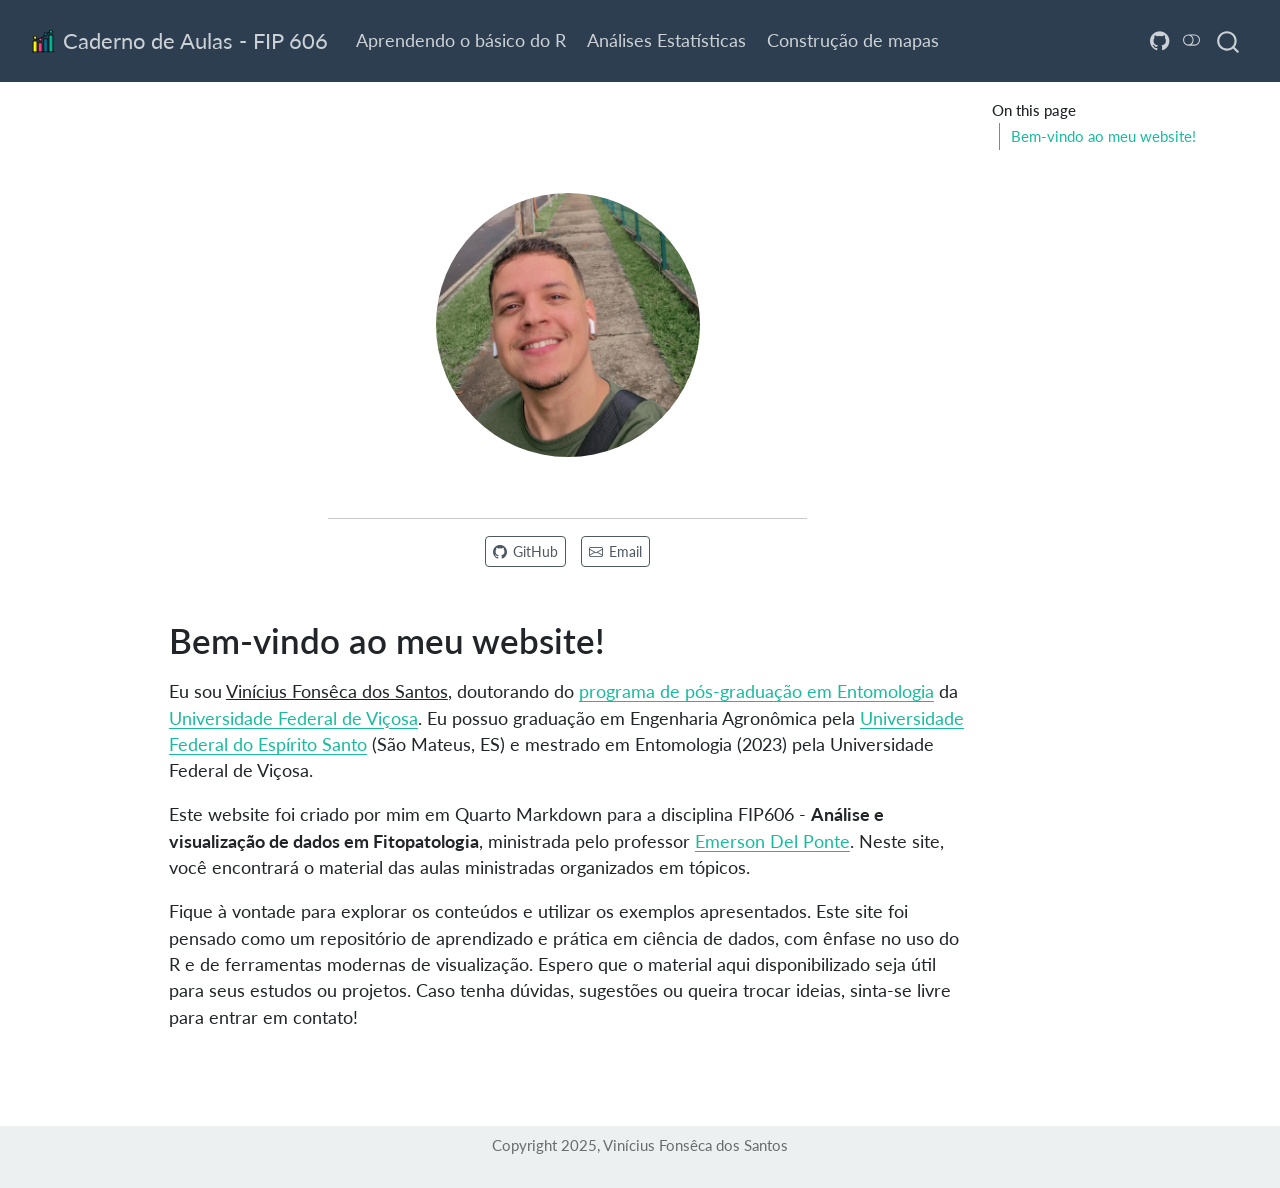
==== docs/index.html @ a4f889d1 "Primeiro render" ====
<!DOCTYPE html>
<html xmlns="http://www.w3.org/1999/xhtml" lang="en" xml:lang="en"><head>

<meta charset="utf-8">
<meta name="generator" content="quarto-1.9.38">

<meta name="viewport" content="width=device-width, initial-scale=1.0, user-scalable=yes">


<title>Caderno de Aulas - FIP 606</title>
<style>
/* Default styles provided by pandoc.
** See https://pandoc.org/MANUAL.html#variables-for-html for config info.
*/
code{white-space: pre-wrap;}
span.smallcaps{font-variant: small-caps;}
div.columns{display: flex; gap: min(4vw, 1.5em);}
div.column{flex: auto; overflow-x: auto;}
div.hanging-indent{margin-left: 1.5em; text-indent: -1.5em;}
ul.task-list{list-style: none;}
ul.task-list li input[type="checkbox"] {
  width: 0.8em;
  margin: 0 0.8em 0.2em -1em; /* quarto-specific, see https://github.com/quarto-dev/quarto-cli/issues/4556 */ 
  vertical-align: middle;
}
</style>


<script src="site_libs/quarto-nav/quarto-nav.js"></script>
<script src="site_libs/clipboard/clipboard.min.js"></script>
<script src="site_libs/quarto-search/autocomplete.umd.js"></script>
<script src="site_libs/quarto-search/fuse.min.js"></script>
<script src="site_libs/quarto-search/quarto-search.js"></script>
<meta name="quarto:offset" content="./">
<link href="./img/estatistica.png" rel="icon" type="image/png">
<script src="site_libs/quarto-html/quarto.js" type="module"></script>
<script src="site_libs/quarto-html/tabsets/tabsets.js" type="module"></script>
<script src="site_libs/quarto-html/popper.min.js"></script>
<script src="site_libs/quarto-html/tippy.umd.min.js"></script>
<link href="site_libs/quarto-html/tippy.css" rel="stylesheet">
<link href="site_libs/quarto-html/quarto-syntax-highlighting-15634bcf2e68342d4ad2dfa704d543f6.css" rel="stylesheet" class="quarto-color-scheme" id="quarto-text-highlighting-styles">
<link href="site_libs/quarto-html/quarto-syntax-highlighting-dark-0a6b7249c26820e032cb0bd839ff02b1.css" rel="stylesheet" class="quarto-color-scheme quarto-color-alternate" id="quarto-text-highlighting-styles">
<link href="site_libs/quarto-html/quarto-syntax-highlighting-15634bcf2e68342d4ad2dfa704d543f6.css" rel="stylesheet" class="quarto-color-scheme-extra" id="quarto-text-highlighting-styles">
<script src="site_libs/bootstrap/bootstrap.min.js"></script>
<link href="site_libs/bootstrap/bootstrap-icons.css" rel="stylesheet">
<link href="site_libs/bootstrap/bootstrap-6b90fa0411cf8392c62e17356cd7e431.min.css" rel="stylesheet" append-hash="true" class="quarto-color-scheme" id="quarto-bootstrap" data-mode="light">
<link href="site_libs/bootstrap/bootstrap-dark-cfe5fd3d2664fdce17e79c861cdc1f83.min.css" rel="stylesheet" append-hash="true" class="quarto-color-scheme quarto-color-alternate" id="quarto-bootstrap" data-mode="dark">
<link href="site_libs/bootstrap/bootstrap-6b90fa0411cf8392c62e17356cd7e431.min.css" rel="stylesheet" append-hash="true" class="quarto-color-scheme-extra" id="quarto-bootstrap" data-mode="light">
<script id="quarto-search-options" type="application/json">{
  "location": "navbar",
  "copy-button": false,
  "collapse-after": 3,
  "panel-placement": "end",
  "type": "overlay",
  "limit": 50,
  "keyboard-shortcut": [
    "f",
    "/",
    "s"
  ],
  "show-item-context": false,
  "language": {
    "search-no-results-text": "No results",
    "search-matching-documents-text": "matching documents",
    "search-copy-link-title": "Copy link to search",
    "search-hide-matches-text": "Hide additional matches",
    "search-more-match-text": "more match in this document",
    "search-more-matches-text": "more matches in this document",
    "search-clear-button-title": "Clear",
    "search-text-placeholder": "",
    "search-detached-cancel-button-title": "Cancel",
    "search-submit-button-title": "Submit",
    "search-label": "Search"
  }
}</script>


<link rel="stylesheet" href="styles.css">
</head>

<body class="nav-fixed quarto-light"><script id="quarto-html-before-body" type="application/javascript">
    const toggleBodyColorMode = (bsSheetEl) => {
      const mode = bsSheetEl.getAttribute("data-mode");
      const bodyEl = window.document.querySelector("body");
      if (mode === "dark") {
        bodyEl.classList.add("quarto-dark");
        bodyEl.classList.remove("quarto-light");
      } else {
        bodyEl.classList.add("quarto-light");
        bodyEl.classList.remove("quarto-dark");
      }
    }
    const toggleBodyColorPrimary = () => {
      const bsSheetEl = window.document.querySelector("link#quarto-bootstrap:not([rel=disabled-stylesheet])");
      if (bsSheetEl) {
        toggleBodyColorMode(bsSheetEl);
      }
    }
    const setColorSchemeToggle = (alternate) => {
      const toggles = window.document.querySelectorAll('.quarto-color-scheme-toggle');
      for (let i=0; i < toggles.length; i++) {
        const toggle = toggles[i];
        if (toggle) {
          if (alternate) {
            toggle.classList.add("alternate");
          } else {
            toggle.classList.remove("alternate");
          }
        }
      }
    };
    const toggleColorMode = (alternate) => {
      // Switch the stylesheets
      const primaryStylesheets = window.document.querySelectorAll('link.quarto-color-scheme:not(.quarto-color-alternate)');
      const alternateStylesheets = window.document.querySelectorAll('link.quarto-color-scheme.quarto-color-alternate');
      manageTransitions('#quarto-margin-sidebar .nav-link', false);
      if (alternate) {
        // note: dark is layered on light, we don't disable primary!
        enableStylesheet(alternateStylesheets);
        for (const sheetNode of alternateStylesheets) {
          if (sheetNode.id === "quarto-bootstrap") {
            toggleBodyColorMode(sheetNode);
          }
        }
      } else {
        disableStylesheet(alternateStylesheets);
        enableStylesheet(primaryStylesheets)
        toggleBodyColorPrimary();
      }
      manageTransitions('#quarto-margin-sidebar .nav-link', true);
      // Switch the toggles
      setColorSchemeToggle(alternate)
      // Hack to workaround the fact that safari doesn't
      // properly recolor the scrollbar when toggling (#1455)
      if (navigator.userAgent.indexOf('Safari') > 0 && navigator.userAgent.indexOf('Chrome') == -1) {
        manageTransitions("body", false);
        window.scrollTo(0, 1);
        setTimeout(() => {
          window.scrollTo(0, 0);
          manageTransitions("body", true);
        }, 40);
      }
    }
    const disableStylesheet = (stylesheets) => {
      for (let i=0; i < stylesheets.length; i++) {
        const stylesheet = stylesheets[i];
        stylesheet.rel = 'disabled-stylesheet';
      }
    }
    const enableStylesheet = (stylesheets) => {
      for (let i=0; i < stylesheets.length; i++) {
        const stylesheet = stylesheets[i];
        if(stylesheet.rel !== 'stylesheet') { // for Chrome, which will still FOUC without this check
          stylesheet.rel = 'stylesheet';
        }
      }
    }
    const manageTransitions = (selector, allowTransitions) => {
      const els = window.document.querySelectorAll(selector);
      for (let i=0; i < els.length; i++) {
        const el = els[i];
        if (allowTransitions) {
          el.classList.remove('notransition');
        } else {
          el.classList.add('notransition');
        }
      }
    }
    const isFileUrl = () => {
      return window.location.protocol === 'file:';
    }
    const hasAlternateSentinel = () => {
      let styleSentinel = getColorSchemeSentinel();
      if (styleSentinel !== null) {
        return styleSentinel === "alternate";
      } else {
        return false;
      }
    }
    const setStyleSentinel = (alternate) => {
      const value = alternate ? "alternate" : "default";
      if (!isFileUrl()) {
        window.localStorage.setItem("quarto-color-scheme", value);
      } else {
        localAlternateSentinel = value;
      }
    }
    const getColorSchemeSentinel = () => {
      if (!isFileUrl()) {
        const storageValue = window.localStorage.getItem("quarto-color-scheme");
        return storageValue != null ? storageValue : localAlternateSentinel;
      } else {
        return localAlternateSentinel;
      }
    }
    const toggleGiscusIfUsed = (isAlternate, darkModeDefault) => {
      const baseTheme = document.querySelector('#giscus-base-theme')?.value ?? 'light';
      const alternateTheme = document.querySelector('#giscus-alt-theme')?.value ?? 'dark';
      let newTheme = '';
      if(authorPrefersDark) {
        newTheme = isAlternate ? baseTheme : alternateTheme;
      } else {
        newTheme = isAlternate ? alternateTheme : baseTheme;
      }
      const changeGiscusTheme = () => {
        // From: https://github.com/giscus/giscus/issues/336
        const sendMessage = (message) => {
          const iframe = document.querySelector('iframe.giscus-frame');
          if (!iframe) return;
          iframe.contentWindow.postMessage({ giscus: message }, 'https://giscus.app');
        }
        sendMessage({
          setConfig: {
            theme: newTheme
          }
        });
      }
      const isGiscussLoaded = window.document.querySelector('iframe.giscus-frame') !== null;
      if (isGiscussLoaded) {
        changeGiscusTheme();
      }
    };
    const authorPrefersDark = false;
    const darkModeDefault = authorPrefersDark;
      document.querySelector('link#quarto-text-highlighting-styles.quarto-color-scheme-extra').rel = 'disabled-stylesheet';
      document.querySelector('link#quarto-bootstrap.quarto-color-scheme-extra').rel = 'disabled-stylesheet';
    let localAlternateSentinel = darkModeDefault ? 'alternate' : 'default';
    // Dark / light mode switch
    window.quartoToggleColorScheme = () => {
      // Read the current dark / light value
      let toAlternate = !hasAlternateSentinel();
      toggleColorMode(toAlternate);
      setStyleSentinel(toAlternate);
      toggleGiscusIfUsed(toAlternate, darkModeDefault);
      window.dispatchEvent(new Event('resize'));
    };
    // Switch to dark mode if need be
    if (hasAlternateSentinel()) {
      toggleColorMode(true);
    } else {
      toggleColorMode(false);
    }
  </script>

<div id="quarto-search-results"></div>
  <header id="quarto-header" class="headroom fixed-top">
    <nav class="navbar navbar-expand-lg " data-bs-theme="dark">
      <div class="navbar-container container-fluid">
      <div class="navbar-brand-container mx-auto">
    <a href="./index.html" class="navbar-brand navbar-brand-logo">
    <img src="./img/estatistica.png" alt="" class="navbar-logo light-content">
    <img src="./img/estatistica.png" alt="" class="navbar-logo dark-content">
    </a>
    <a class="navbar-brand" href="./index.html">
    <span class="navbar-title">Caderno de Aulas - FIP 606</span>
    </a>
  </div>
            <div id="quarto-search" class="" title="Search"></div>
          <button class="navbar-toggler" type="button" data-bs-toggle="collapse" data-bs-target="#navbarCollapse" aria-controls="navbarCollapse" role="menu" aria-expanded="false" aria-label="Toggle navigation" onclick="if (window.quartoToggleHeadroom) { window.quartoToggleHeadroom(); }">
  <span class="navbar-toggler-icon"></span>
</button>
          <div class="collapse navbar-collapse" id="navbarCollapse">
            <ul class="navbar-nav navbar-nav-scroll me-auto">
  <li class="nav-item">
    <a class="nav-link" href="./basico.html"> 
<span class="menu-text">Aprendendo o básico do R</span></a>
  </li>  
  <li class="nav-item">
    <a class="nav-link" href="./exploratorias.html"> 
<span class="menu-text">Análises Estatísticas</span></a>
  </li>  
  <li class="nav-item">
    <a class="nav-link" href="./mapa.html"> 
<span class="menu-text">Construção de mapas</span></a>
  </li>  
</ul>
            <ul class="navbar-nav navbar-nav-scroll ms-auto">
  <li class="nav-item compact">
    <a class="nav-link" href="https://github.com/viniciusfonse"> <i class="bi bi-github" role="img">
</i> 
<span class="menu-text"></span></a>
  </li>  
</ul>
          </div> <!-- /navcollapse -->
            <div class="quarto-navbar-tools">
  <a href="" class="quarto-color-scheme-toggle quarto-navigation-tool  px-1" onclick="window.quartoToggleColorScheme(); return false;" title="Toggle dark mode"><i class="bi"></i></a>
</div>
      </div> <!-- /container-fluid -->
    </nav>
</header>
<!-- content -->
<div id="quarto-content" class="quarto-container page-columns page-rows-contents page-layout-article page-navbar">
<!-- sidebar -->
<!-- margin-sidebar -->
    <div id="quarto-margin-sidebar" class="sidebar margin-sidebar">
        <nav id="TOC" role="doc-toc" class="toc-active">
    <h2 id="toc-title">On this page</h2>
   
  <ul>
  <li><a href="#bem-vindo-ao-meu-website" id="toc-bem-vindo-ao-meu-website" class="nav-link active" data-scroll-target="#bem-vindo-ao-meu-website">Bem-vindo ao meu website!</a></li>
  </ul>
</nav>
    </div>
<!-- main -->
<main class="content" id="quarto-document-content">





<div class="quarto-about-jolla">
  <img src="img/vinicius.jpg" class="about-image
  round " style="height: 15em; width: 15em;">
 <header id="title-block-header" class="quarto-title-block"></header><div id="about-block">
</div> 
  <hr class="about-sep">
   <div class="about-links">
  <a href="https://github.com/viniciusfonse" class="about-link" rel="" target="">
    <i class="bi bi-github"></i>
     <span class="about-link-text">GitHub</span>
  </a>
  <a href="mailto:fonseca.vinicius844@gmail.com" class="about-link" rel="" target="">
    <i class="bi bi-envelope"></i>
     <span class="about-link-text">Email</span>
  </a>
</div>
</div>

<section id="bem-vindo-ao-meu-website" class="level1">
<h1>Bem-vindo ao meu website!</h1>
<p>Eu sou <u>Vinícius Fonsêca dos Santos</u>, doutorando do <a href="https://www.pos.entomologia.ufv.br/">programa de pós-graduação em Entomologia</a> da <a href="https://www.ufv.br/campus-vicosa/">Universidade Federal de Viçosa</a>. Eu possuo graduação em Engenharia Agronômica pela <a href="https://www.ufes.br/">Universidade Federal do Espírito Santo</a> (São Mateus, ES) e mestrado em Entomologia (2023) pela Universidade Federal de Viçosa.</p>
<p>Este website foi criado por mim em Quarto Markdown para a disciplina FIP606 - <strong>Análise e visualização de dados em Fitopatologia</strong>, ministrada pelo professor <a href="https://emersondelponte.netlify.app/">Emerson Del Ponte</a>. Neste site, você encontrará o material das aulas ministradas organizados em tópicos.</p>
<p>Fique à vontade para explorar os conteúdos e utilizar os exemplos apresentados. Este site foi pensado como um repositório de aprendizado e prática em ciência de dados, com ênfase no uso do R e de ferramentas modernas de visualização. Espero que o material aqui disponibilizado seja útil para seus estudos ou projetos. Caso tenha dúvidas, sugestões ou queira trocar ideias, sinta-se livre para entrar em contato!</p>



</section>

</main> <!-- /main -->
<script id="quarto-html-after-body" type="application/javascript">
  window.document.addEventListener("DOMContentLoaded", function (event) {
    // Ensure there is a toggle, if there isn't float one in the top right
    if (window.document.querySelector('.quarto-color-scheme-toggle') === null) {
      const a = window.document.createElement('a');
      a.classList.add('top-right');
      a.classList.add('quarto-color-scheme-toggle');
      a.href = "";
      a.onclick = function() { try { window.quartoToggleColorScheme(); } catch {} return false; };
      const i = window.document.createElement("i");
      i.classList.add('bi');
      a.appendChild(i);
      window.document.body.appendChild(a);
    }
    setColorSchemeToggle(hasAlternateSentinel())
    const isCodeAnnotation = (el) => {
      for (const clz of el.classList) {
        if (clz.startsWith('code-annotation-')) {                     
          return true;
        }
      }
      return false;
    }
    const onCopySuccess = function(e) {
      // button target
      const button = e.trigger;
      // don't keep focus
      button.blur();
      // flash "checked"
      button.classList.add('code-copy-button-checked');
      var currentTitle = button.getAttribute("title");
      button.setAttribute("title", "Copied!");
      let tooltip;
      if (window.bootstrap) {
        button.setAttribute("data-bs-toggle", "tooltip");
        button.setAttribute("data-bs-placement", "left");
        button.setAttribute("data-bs-title", "Copied!");
        tooltip = new bootstrap.Tooltip(button, 
          { trigger: "manual", 
            customClass: "code-copy-button-tooltip",
            offset: [0, -8]});
        tooltip.show();    
      }
      setTimeout(function() {
        if (tooltip) {
          tooltip.hide();
          button.removeAttribute("data-bs-title");
          button.removeAttribute("data-bs-toggle");
          button.removeAttribute("data-bs-placement");
        }
        button.setAttribute("title", currentTitle);
        button.classList.remove('code-copy-button-checked');
      }, 1000);
      // clear code selection
      e.clearSelection();
    }
    const getTextToCopy = function(trigger) {
      const outerScaffold = trigger.parentElement.cloneNode(true);
      const codeEl = outerScaffold.querySelector('code');
      for (const childEl of codeEl.children) {
        if (isCodeAnnotation(childEl)) {
          childEl.remove();
        }
      }
      return codeEl.innerText;
    }
    const clipboard = new window.ClipboardJS('.code-copy-button:not([data-in-quarto-modal])', {
      text: getTextToCopy
    });
    clipboard.on('success', onCopySuccess);
    if (window.document.getElementById('quarto-embedded-source-code-modal')) {
      const clipboardModal = new window.ClipboardJS('.code-copy-button[data-in-quarto-modal]', {
        text: getTextToCopy,
        container: window.document.getElementById('quarto-embedded-source-code-modal')
      });
      clipboardModal.on('success', onCopySuccess);
    }
      var localhostRegex = new RegExp(/^(?:http|https):\/\/localhost\:?[0-9]*\//);
      var mailtoRegex = new RegExp(/^mailto:/);
        var filterRegex = new RegExp('/' + window.location.host + '/');
      var isInternal = (href) => {
          return filterRegex.test(href) || localhostRegex.test(href) || mailtoRegex.test(href);
      }
      // Inspect non-navigation links and adorn them if external
     var links = window.document.querySelectorAll('a[href]:not(.nav-link):not(.navbar-brand):not(.toc-action):not(.sidebar-link):not(.sidebar-item-toggle):not(.pagination-link):not(.no-external):not([aria-hidden]):not(.dropdown-item):not(.quarto-navigation-tool):not(.about-link)');
      for (var i=0; i<links.length; i++) {
        const link = links[i];
        if (!isInternal(link.href)) {
          // undo the damage that might have been done by quarto-nav.js in the case of
          // links that we want to consider external
          if (link.dataset.originalHref !== undefined) {
            link.href = link.dataset.originalHref;
          }
        }
      }
    function tippyHover(el, contentFn, onTriggerFn, onUntriggerFn) {
      const config = {
        allowHTML: true,
        maxWidth: 500,
        delay: 100,
        arrow: false,
        appendTo: function(el) {
            return el.parentElement;
        },
        interactive: true,
        interactiveBorder: 10,
        theme: 'quarto',
        placement: 'bottom-start',
      };
      if (contentFn) {
        config.content = contentFn;
      }
      if (onTriggerFn) {
        config.onTrigger = onTriggerFn;
      }
      if (onUntriggerFn) {
        config.onUntrigger = onUntriggerFn;
      }
      window.tippy(el, config); 
    }
    const noterefs = window.document.querySelectorAll('a[role="doc-noteref"]');
    for (var i=0; i<noterefs.length; i++) {
      const ref = noterefs[i];
      tippyHover(ref, function() {
        // use id or data attribute instead here
        let href = ref.getAttribute('data-footnote-href') || ref.getAttribute('href');
        try { href = new URL(href).hash; } catch {}
        const id = href.replace(/^#\/?/, "");
        const note = window.document.getElementById(id);
        if (note) {
          return note.innerHTML;
        } else {
          return "";
        }
      });
    }
    const xrefs = window.document.querySelectorAll('a.quarto-xref');
    const processXRef = (id, note) => {
      // Strip column container classes
      const stripColumnClz = (el) => {
        el.classList.remove("page-full", "page-columns");
        if (el.children) {
          for (const child of el.children) {
            stripColumnClz(child);
          }
        }
      }
      stripColumnClz(note)
      if (id === null || id.startsWith('sec-')) {
        // Special case sections, only their first couple elements
        const container = document.createElement("div");
        if (note.children && note.children.length > 2) {
          container.appendChild(note.children[0].cloneNode(true));
          for (let i = 1; i < note.children.length; i++) {
            const child = note.children[i];
            if (child.tagName === "P" && child.innerText === "") {
              continue;
            } else {
              container.appendChild(child.cloneNode(true));
              break;
            }
          }
          if (window.Quarto?.typesetMath) {
            window.Quarto.typesetMath(container);
          }
          return container.innerHTML
        } else {
          if (window.Quarto?.typesetMath) {
            window.Quarto.typesetMath(note);
          }
          return note.innerHTML;
        }
      } else {
        // Remove any anchor links if they are present
        const anchorLink = note.querySelector('a.anchorjs-link');
        if (anchorLink) {
          anchorLink.remove();
        }
        if (window.Quarto?.typesetMath) {
          window.Quarto.typesetMath(note);
        }
        if (note.classList.contains("callout")) {
          return note.outerHTML;
        } else {
          return note.innerHTML;
        }
      }
    }
    for (var i=0; i<xrefs.length; i++) {
      const xref = xrefs[i];
      tippyHover(xref, undefined, function(instance) {
        instance.disable();
        let url = xref.getAttribute('href');
        let hash = undefined; 
        if (url.startsWith('#')) {
          hash = url;
        } else {
          try { hash = new URL(url).hash; } catch {}
        }
        if (hash) {
          const id = hash.replace(/^#\/?/, "");
          const note = window.document.getElementById(id);
          if (note !== null) {
            try {
              const html = processXRef(id, note.cloneNode(true));
              instance.setContent(html);
            } finally {
              instance.enable();
              instance.show();
            }
          } else {
            // See if we can fetch this
            fetch(url.split('#')[0])
            .then(res => res.text())
            .then(html => {
              const parser = new DOMParser();
              const htmlDoc = parser.parseFromString(html, "text/html");
              const note = htmlDoc.getElementById(id);
              if (note !== null) {
                const html = processXRef(id, note);
                instance.setContent(html);
              } 
            }).finally(() => {
              instance.enable();
              instance.show();
            });
          }
        } else {
          // See if we can fetch a full url (with no hash to target)
          // This is a special case and we should probably do some content thinning / targeting
          fetch(url)
          .then(res => res.text())
          .then(html => {
            const parser = new DOMParser();
            const htmlDoc = parser.parseFromString(html, "text/html");
            const note = htmlDoc.querySelector('main.content');
            if (note !== null) {
              // This should only happen for chapter cross references
              // (since there is no id in the URL)
              // remove the first header
              if (note.children.length > 0 && note.children[0].tagName === "HEADER") {
                note.children[0].remove();
              }
              const html = processXRef(null, note);
              instance.setContent(html);
            } 
          }).finally(() => {
            instance.enable();
            instance.show();
          });
        }
      }, function(instance) {
      });
    }
        let selectedAnnoteEl;
        const selectorForAnnotation = ( cell, annotation) => {
          let cellAttr = 'data-code-cell="' + cell + '"';
          let lineAttr = 'data-code-annotation="' +  annotation + '"';
          const selector = 'span[' + cellAttr + '][' + lineAttr + ']';
          return selector;
        }
        const selectCodeLines = (annoteEl) => {
          const doc = window.document;
          const targetCell = annoteEl.getAttribute("data-target-cell");
          const targetAnnotation = annoteEl.getAttribute("data-target-annotation");
          const annoteSpan = window.document.querySelector(selectorForAnnotation(targetCell, targetAnnotation));
          const lines = annoteSpan.getAttribute("data-code-lines").split(",");
          const lineIds = lines.map((line) => {
            return targetCell + "-" + line;
          })
          let top = null;
          let height = null;
          let parent = null;
          if (lineIds.length > 0) {
              //compute the position of the single el (top and bottom and make a div)
              const el = window.document.getElementById(lineIds[0]);
              top = el.offsetTop;
              height = el.offsetHeight;
              parent = el.parentElement.parentElement;
            if (lineIds.length > 1) {
              const lastEl = window.document.getElementById(lineIds[lineIds.length - 1]);
              const bottom = lastEl.offsetTop + lastEl.offsetHeight;
              height = bottom - top;
            }
            if (top !== null && height !== null && parent !== null) {
              // cook up a div (if necessary) and position it 
              let div = window.document.getElementById("code-annotation-line-highlight");
              if (div === null) {
                div = window.document.createElement("div");
                div.setAttribute("id", "code-annotation-line-highlight");
                div.style.position = 'absolute';
                parent.appendChild(div);
              }
              div.style.top = top - 2 + "px";
              div.style.height = height + 4 + "px";
              div.style.left = 0;
              let gutterDiv = window.document.getElementById("code-annotation-line-highlight-gutter");
              if (gutterDiv === null) {
                gutterDiv = window.document.createElement("div");
                gutterDiv.setAttribute("id", "code-annotation-line-highlight-gutter");
                gutterDiv.style.position = 'absolute';
                const codeCell = window.document.getElementById(targetCell);
                const gutter = codeCell.querySelector('.code-annotation-gutter');
                gutter.appendChild(gutterDiv);
              }
              gutterDiv.style.top = top - 2 + "px";
              gutterDiv.style.height = height + 4 + "px";
            }
            selectedAnnoteEl = annoteEl;
          }
        };
        const unselectCodeLines = () => {
          const elementsIds = ["code-annotation-line-highlight", "code-annotation-line-highlight-gutter"];
          elementsIds.forEach((elId) => {
            const div = window.document.getElementById(elId);
            if (div) {
              div.remove();
            }
          });
          selectedAnnoteEl = undefined;
        };
          // Handle positioning of the toggle
      window.addEventListener(
        "resize",
        throttle(() => {
          elRect = undefined;
          if (selectedAnnoteEl) {
            selectCodeLines(selectedAnnoteEl);
          }
        }, 10)
      );
      function throttle(fn, ms) {
      let throttle = false;
      let timer;
        return (...args) => {
          if(!throttle) { // first call gets through
              fn.apply(this, args);
              throttle = true;
          } else { // all the others get throttled
              if(timer) clearTimeout(timer); // cancel #2
              timer = setTimeout(() => {
                fn.apply(this, args);
                timer = throttle = false;
              }, ms);
          }
        };
      }
        // Attach click handler to the DT
        const annoteDls = window.document.querySelectorAll('dt[data-target-cell]');
        for (const annoteDlNode of annoteDls) {
          annoteDlNode.addEventListener('click', (event) => {
            const clickedEl = event.target;
            if (clickedEl !== selectedAnnoteEl) {
              unselectCodeLines();
              const activeEl = window.document.querySelector('dt[data-target-cell].code-annotation-active');
              if (activeEl) {
                activeEl.classList.remove('code-annotation-active');
              }
              selectCodeLines(clickedEl);
              clickedEl.classList.add('code-annotation-active');
            } else {
              // Unselect the line
              unselectCodeLines();
              clickedEl.classList.remove('code-annotation-active');
            }
          });
        }
    const findCites = (el) => {
      const parentEl = el.parentElement;
      if (parentEl) {
        const cites = parentEl.dataset.cites;
        if (cites) {
          return {
            el,
            cites: cites.split(' ')
          };
        } else {
          return findCites(el.parentElement)
        }
      } else {
        return undefined;
      }
    };
    var bibliorefs = window.document.querySelectorAll('a[role="doc-biblioref"]');
    for (var i=0; i<bibliorefs.length; i++) {
      const ref = bibliorefs[i];
      const citeInfo = findCites(ref);
      if (citeInfo) {
        tippyHover(citeInfo.el, function() {
          var popup = window.document.createElement('div');
          citeInfo.cites.forEach(function(cite) {
            var citeDiv = window.document.createElement('div');
            citeDiv.classList.add('hanging-indent');
            citeDiv.classList.add('csl-entry');
            var biblioDiv = window.document.getElementById('ref-' + cite);
            if (biblioDiv) {
              citeDiv.innerHTML = biblioDiv.innerHTML;
            }
            popup.appendChild(citeDiv);
          });
          return popup.innerHTML;
        });
      }
    }
  });
  </script>
</div> <!-- /content -->
<footer class="footer">
  <div class="nav-footer">
    <div class="nav-footer-left">
      &nbsp;
    </div>   
    <div class="nav-footer-center">
<p>Copyright 2025, Vinícius Fonsêca dos Santos</p>
</div>
    <div class="nav-footer-right">
      &nbsp;
    </div>
  </div>
</footer>




</body></html>
---- docs/site_libs/quarto-html/tippy.css ----
.tippy-box[data-animation=fade][data-state=hidden]{opacity:0}[data-tippy-root]{max-width:calc(100vw - 10px)}.tippy-box{position:relative;background-color:#333;color:#fff;border-radius:4px;font-size:14px;line-height:1.4;white-space:normal;outline:0;transition-property:transform,visibility,opacity}.tippy-box[data-placement^=top]>.tippy-arrow{bottom:0}.tippy-box[data-placement^=top]>.tippy-arrow:before{bottom:-7px;left:0;border-width:8px 8px 0;border-top-color:initial;transform-origin:center top}.tippy-box[data-placement^=bottom]>.tippy-arrow{top:0}.tippy-box[data-placement^=bottom]>.tippy-arrow:before{top:-7px;left:0;border-width:0 8px 8px;border-bottom-color:initial;transform-origin:center bottom}.tippy-box[data-placement^=left]>.tippy-arrow{right:0}.tippy-box[data-placement^=left]>.tippy-arrow:before{border-width:8px 0 8px 8px;border-left-color:initial;right:-7px;transform-origin:center left}.tippy-box[data-placement^=right]>.tippy-arrow{left:0}.tippy-box[data-placement^=right]>.tippy-arrow:before{left:-7px;border-width:8px 8px 8px 0;border-right-color:initial;transform-origin:center right}.tippy-box[data-inertia][data-state=visible]{transition-timing-function:cubic-bezier(.54,1.5,.38,1.11)}.tippy-arrow{width:16px;height:16px;color:#333}.tippy-arrow:before{content:"";position:absolute;border-color:transparent;border-style:solid}.tippy-content{position:relative;padding:5px 9px;z-index:1}
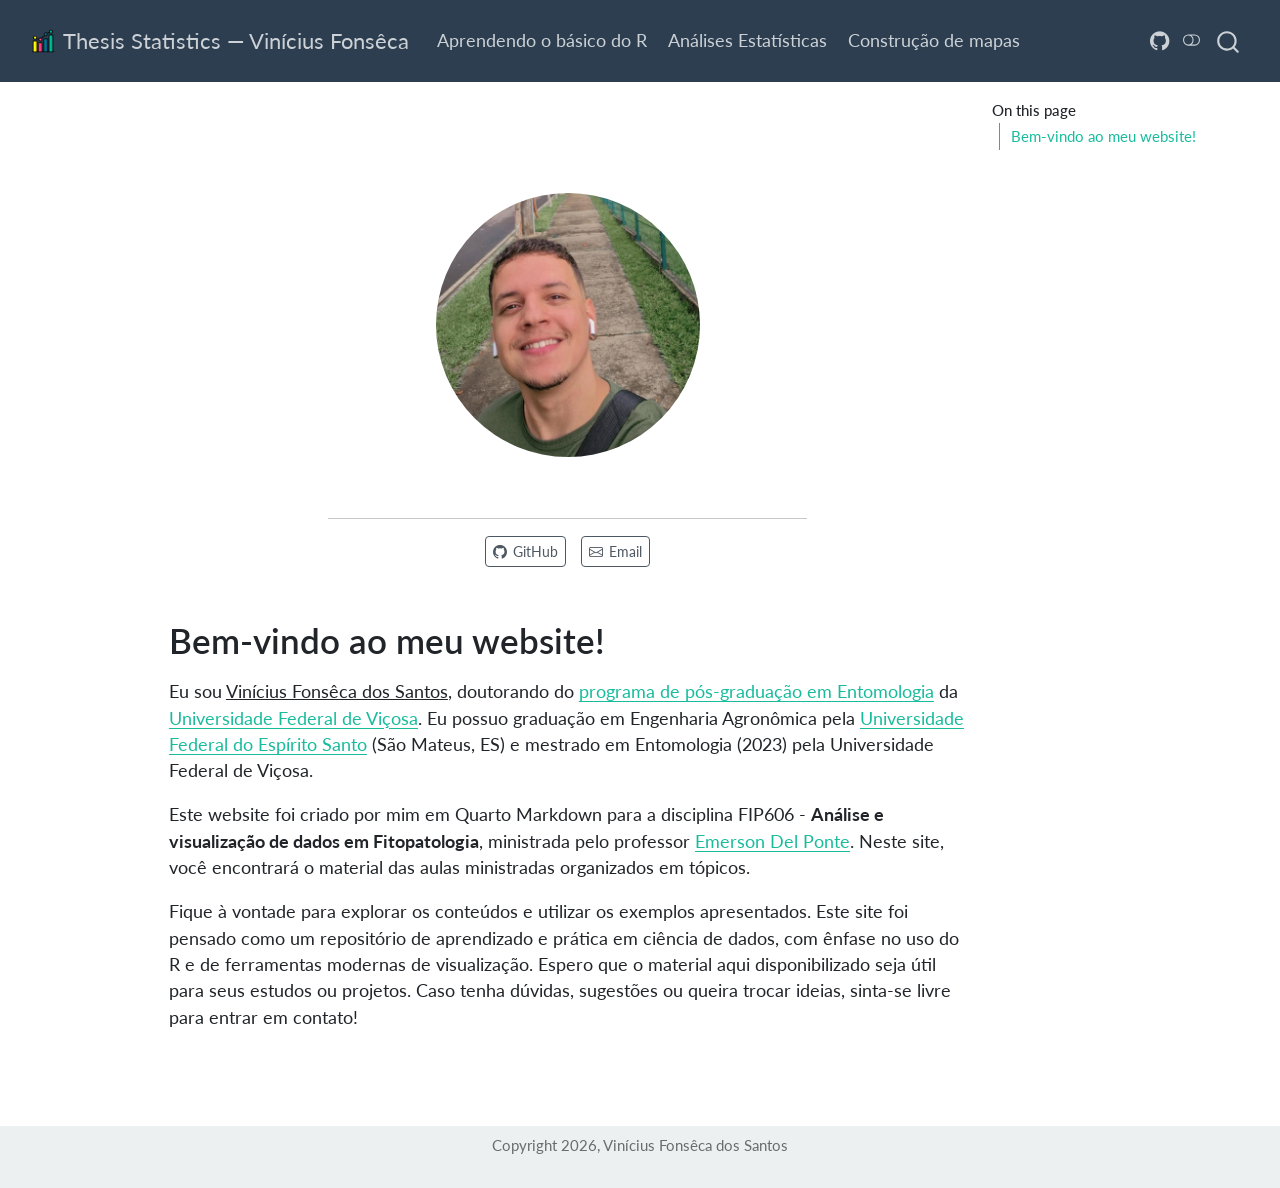
==== commit c2edae3c: "Re-renderizando docs" ====
--- a/docs/index.html
+++ b/docs/index.html
@@ -7,7 +7,7 @@
 <meta name="viewport" content="width=device-width, initial-scale=1.0, user-scalable=yes">
 
 
-<title>Caderno de Aulas - FIP 606</title>
+<title>Thesis Statistics — Vinícius Fonsêca</title>
 <style>
 /* Default styles provided by pandoc.
 ** See https://pandoc.org/MANUAL.html#variables-for-html for config info.
@@ -252,7 +252,7 @@
     <img src="./img/estatistica.png" alt="" class="navbar-logo dark-content">
     </a>
     <a class="navbar-brand" href="./index.html">
-    <span class="navbar-title">Caderno de Aulas - FIP 606</span>
+    <span class="navbar-title">Thesis Statistics — Vinícius Fonsêca</span>
     </a>
   </div>
             <div id="quarto-search" class="" title="Search"></div>
@@ -750,7 +750,7 @@
       &nbsp;
     </div>   
     <div class="nav-footer-center">
-<p>Copyright 2025, Vinícius Fonsêca dos Santos</p>
+<p>Copyright 2026, Vinícius Fonsêca dos Santos</p>
 </div>
     <div class="nav-footer-right">
       &nbsp;
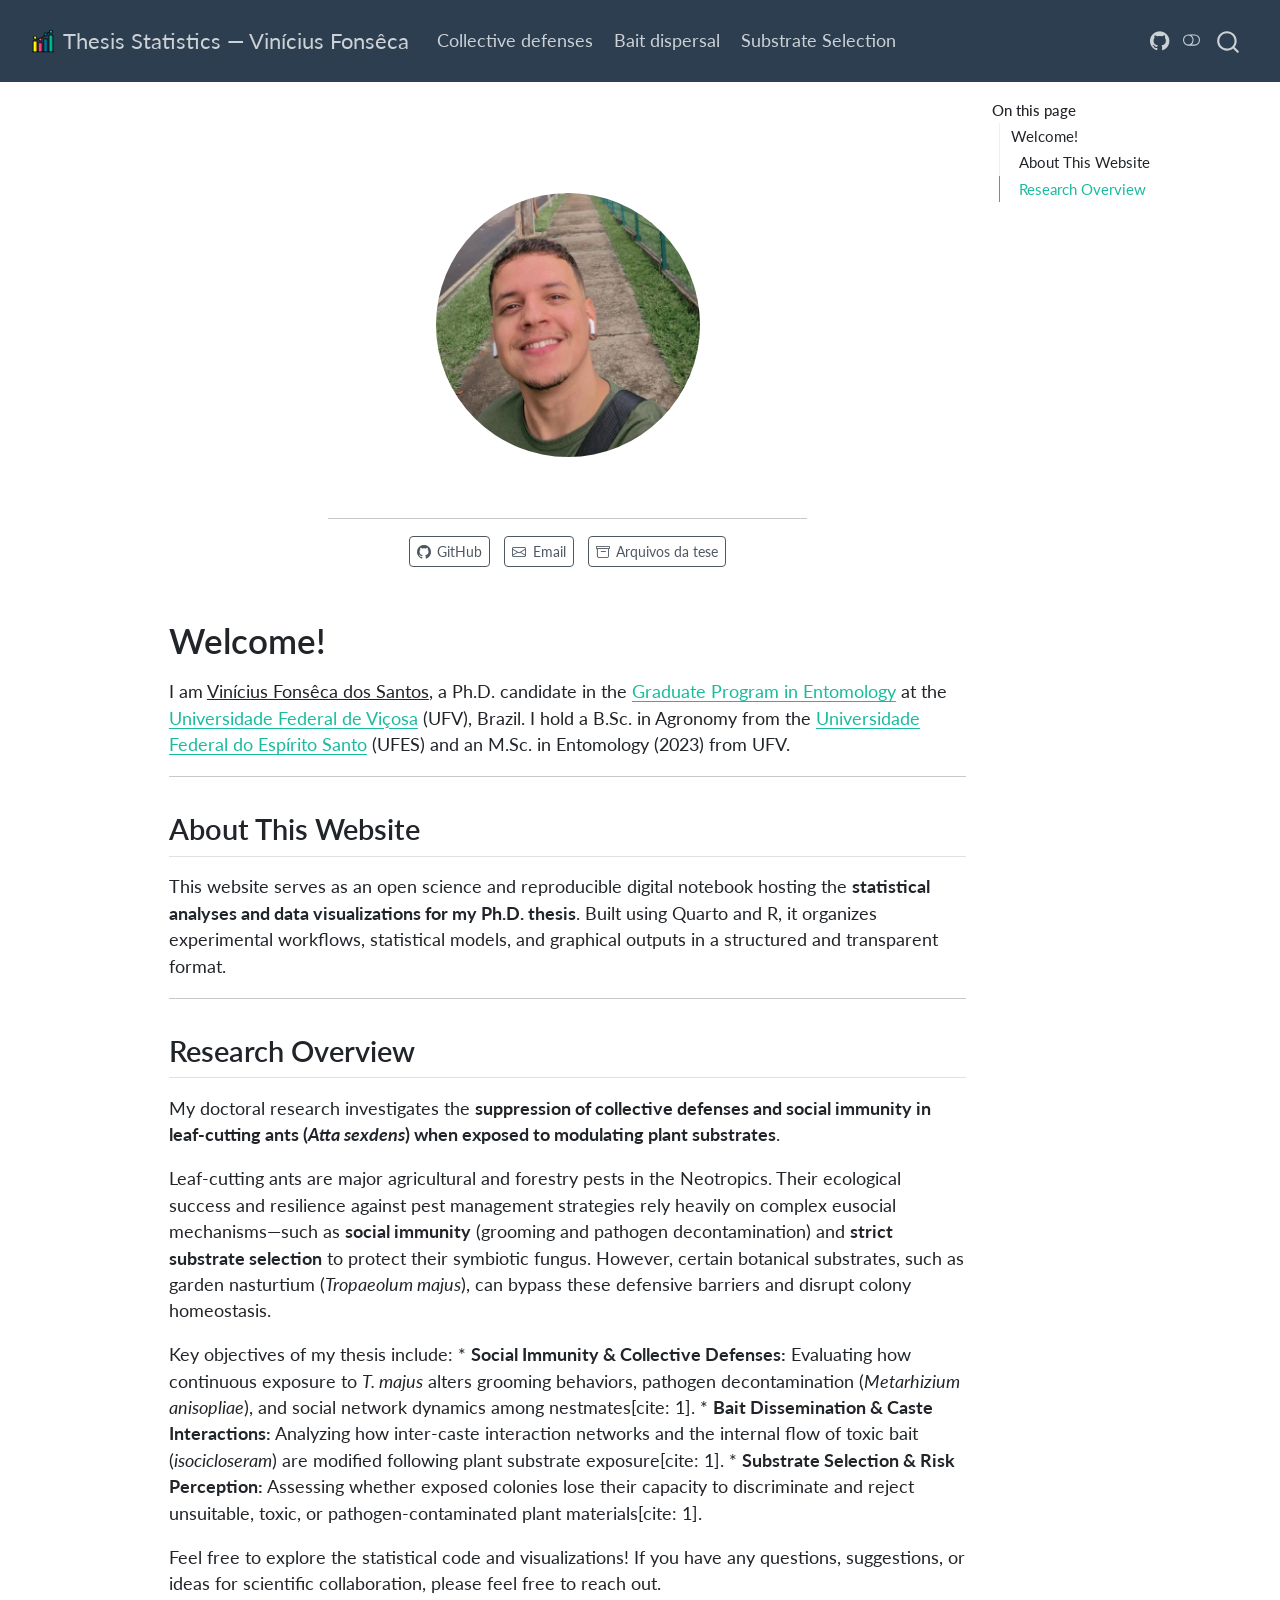
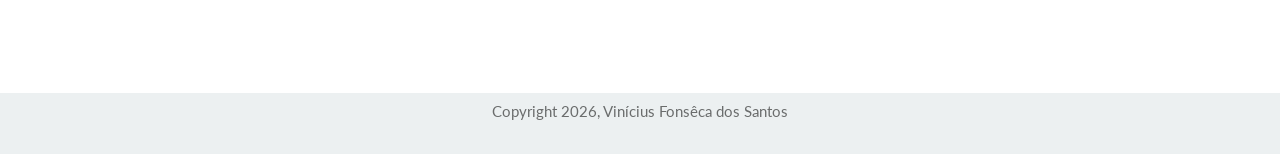
==== commit e02b9fbf: "Updated homepage to English with thesis summary" ====
--- a/docs/index.html
+++ b/docs/index.html
@@ -262,16 +262,16 @@
           <div class="collapse navbar-collapse" id="navbarCollapse">
             <ul class="navbar-nav navbar-nav-scroll me-auto">
   <li class="nav-item">
-    <a class="nav-link" href="./basico.html"> 
-<span class="menu-text">Aprendendo o básico do R</span></a>
+    <a class="nav-link" href="./coll_defe.html"> 
+<span class="menu-text">Collective defenses</span></a>
   </li>  
   <li class="nav-item">
-    <a class="nav-link" href="./exploratorias.html"> 
-<span class="menu-text">Análises Estatísticas</span></a>
+    <a class="nav-link" href="./bait_disp.html"> 
+<span class="menu-text">Bait dispersal</span></a>
   </li>  
   <li class="nav-item">
-    <a class="nav-link" href="./mapa.html"> 
-<span class="menu-text">Construção de mapas</span></a>
+    <a class="nav-link" href="./subs_sele.html"> 
+<span class="menu-text">Substrate Selection</span></a>
   </li>  
 </ul>
             <ul class="navbar-nav navbar-nav-scroll ms-auto">
@@ -297,7 +297,11 @@
     <h2 id="toc-title">On this page</h2>
    
   <ul>
-  <li><a href="#bem-vindo-ao-meu-website" id="toc-bem-vindo-ao-meu-website" class="nav-link active" data-scroll-target="#bem-vindo-ao-meu-website">Bem-vindo ao meu website!</a></li>
+  <li><a href="#welcome" id="toc-welcome" class="nav-link active" data-scroll-target="#welcome">Welcome!</a>
+  <ul class="collapse">
+  <li><a href="#about-this-website" id="toc-about-this-website" class="nav-link" data-scroll-target="#about-this-website">About This Website</a></li>
+  <li><a href="#research-overview" id="toc-research-overview" class="nav-link" data-scroll-target="#research-overview">Research Overview</a></li>
+  </ul></li>
   </ul>
 </nav>
     </div>
@@ -323,17 +327,32 @@
     <i class="bi bi-envelope"></i>
      <span class="about-link-text">Email</span>
   </a>
+  <a href="https://1drv.ms/f/c/1060e99ed39a3d06/IgBOvnUUNXlVTIXGyyZFWMSWASsJlNH4MoLfxQKexC8lueY?e=3UaeEP" class="about-link" rel="" target="">
+    <i class="bi bi-archive"></i>
+     <span class="about-link-text">Arquivos da tese</span>
+  </a>
 </div>
 </div>
 
-<section id="bem-vindo-ao-meu-website" class="level1">
-<h1>Bem-vindo ao meu website!</h1>
-<p>Eu sou <u>Vinícius Fonsêca dos Santos</u>, doutorando do <a href="https://www.pos.entomologia.ufv.br/">programa de pós-graduação em Entomologia</a> da <a href="https://www.ufv.br/campus-vicosa/">Universidade Federal de Viçosa</a>. Eu possuo graduação em Engenharia Agronômica pela <a href="https://www.ufes.br/">Universidade Federal do Espírito Santo</a> (São Mateus, ES) e mestrado em Entomologia (2023) pela Universidade Federal de Viçosa.</p>
-<p>Este website foi criado por mim em Quarto Markdown para a disciplina FIP606 - <strong>Análise e visualização de dados em Fitopatologia</strong>, ministrada pelo professor <a href="https://emersondelponte.netlify.app/">Emerson Del Ponte</a>. Neste site, você encontrará o material das aulas ministradas organizados em tópicos.</p>
-<p>Fique à vontade para explorar os conteúdos e utilizar os exemplos apresentados. Este site foi pensado como um repositório de aprendizado e prática em ciência de dados, com ênfase no uso do R e de ferramentas modernas de visualização. Espero que o material aqui disponibilizado seja útil para seus estudos ou projetos. Caso tenha dúvidas, sugestões ou queira trocar ideias, sinta-se livre para entrar em contato!</p>
-
-
-
+<section id="welcome" class="level1">
+<h1>Welcome!</h1>
+<p>I am <u>Vinícius Fonsêca dos Santos</u>, a Ph.D.&nbsp;candidate in the <a href="https://www.pos.entomologia.ufv.br/">Graduate Program in Entomology</a> at the <a href="https://www.ufv.br/campus-vicosa/">Universidade Federal de Viçosa</a> (UFV), Brazil. I hold a B.Sc. in Agronomy from the <a href="https://www.ufes.br/">Universidade Federal do Espírito Santo</a> (UFES) and an M.Sc. in Entomology (2023) from UFV.</p>
+<hr>
+<section id="about-this-website" class="level2">
+<h2 data-anchor-id="about-this-website">About This Website</h2>
+<p>This website serves as an open science and reproducible digital notebook hosting the <strong>statistical analyses and data visualizations for my Ph.D.&nbsp;thesis</strong>. Built using Quarto and R, it organizes experimental workflows, statistical models, and graphical outputs in a structured and transparent format.</p>
+<hr>
+</section>
+<section id="research-overview" class="level2">
+<h2 data-anchor-id="research-overview">Research Overview</h2>
+<p>My doctoral research investigates the <strong>suppression of collective defenses and social immunity in leaf-cutting ants (<em>Atta sexdens</em>) when exposed to modulating plant substrates</strong>.</p>
+<p>Leaf-cutting ants are major agricultural and forestry pests in the Neotropics. Their ecological success and resilience against pest management strategies rely heavily on complex eusocial mechanisms—such as <strong>social immunity</strong> (grooming and pathogen decontamination) and <strong>strict substrate selection</strong> to protect their symbiotic fungus. However, certain botanical substrates, such as garden nasturtium (<em>Tropaeolum majus</em>), can bypass these defensive barriers and disrupt colony homeostasis.</p>
+<p>Key objectives of my thesis include: * <strong>Social Immunity &amp; Collective Defenses:</strong> Evaluating how continuous exposure to <em>T. majus</em> alters grooming behaviors, pathogen decontamination (<em>Metarhizium anisopliae</em>), and social network dynamics among nestmates[cite: 1]. * <strong>Bait Dissemination &amp; Caste Interactions:</strong> Analyzing how inter-caste interaction networks and the internal flow of toxic bait (<em>isocicloseram</em>) are modified following plant substrate exposure[cite: 1]. * <strong>Substrate Selection &amp; Risk Perception:</strong> Assessing whether exposed colonies lose their capacity to discriminate and reject unsuitable, toxic, or pathogen-contaminated plant materials[cite: 1].</p>
+<p>Feel free to explore the statistical code and visualizations! If you have any questions, suggestions, or ideas for scientific collaboration, please feel free to reach out.</p>
+
+
+
+</section>
 </section>
 
 </main> <!-- /main -->
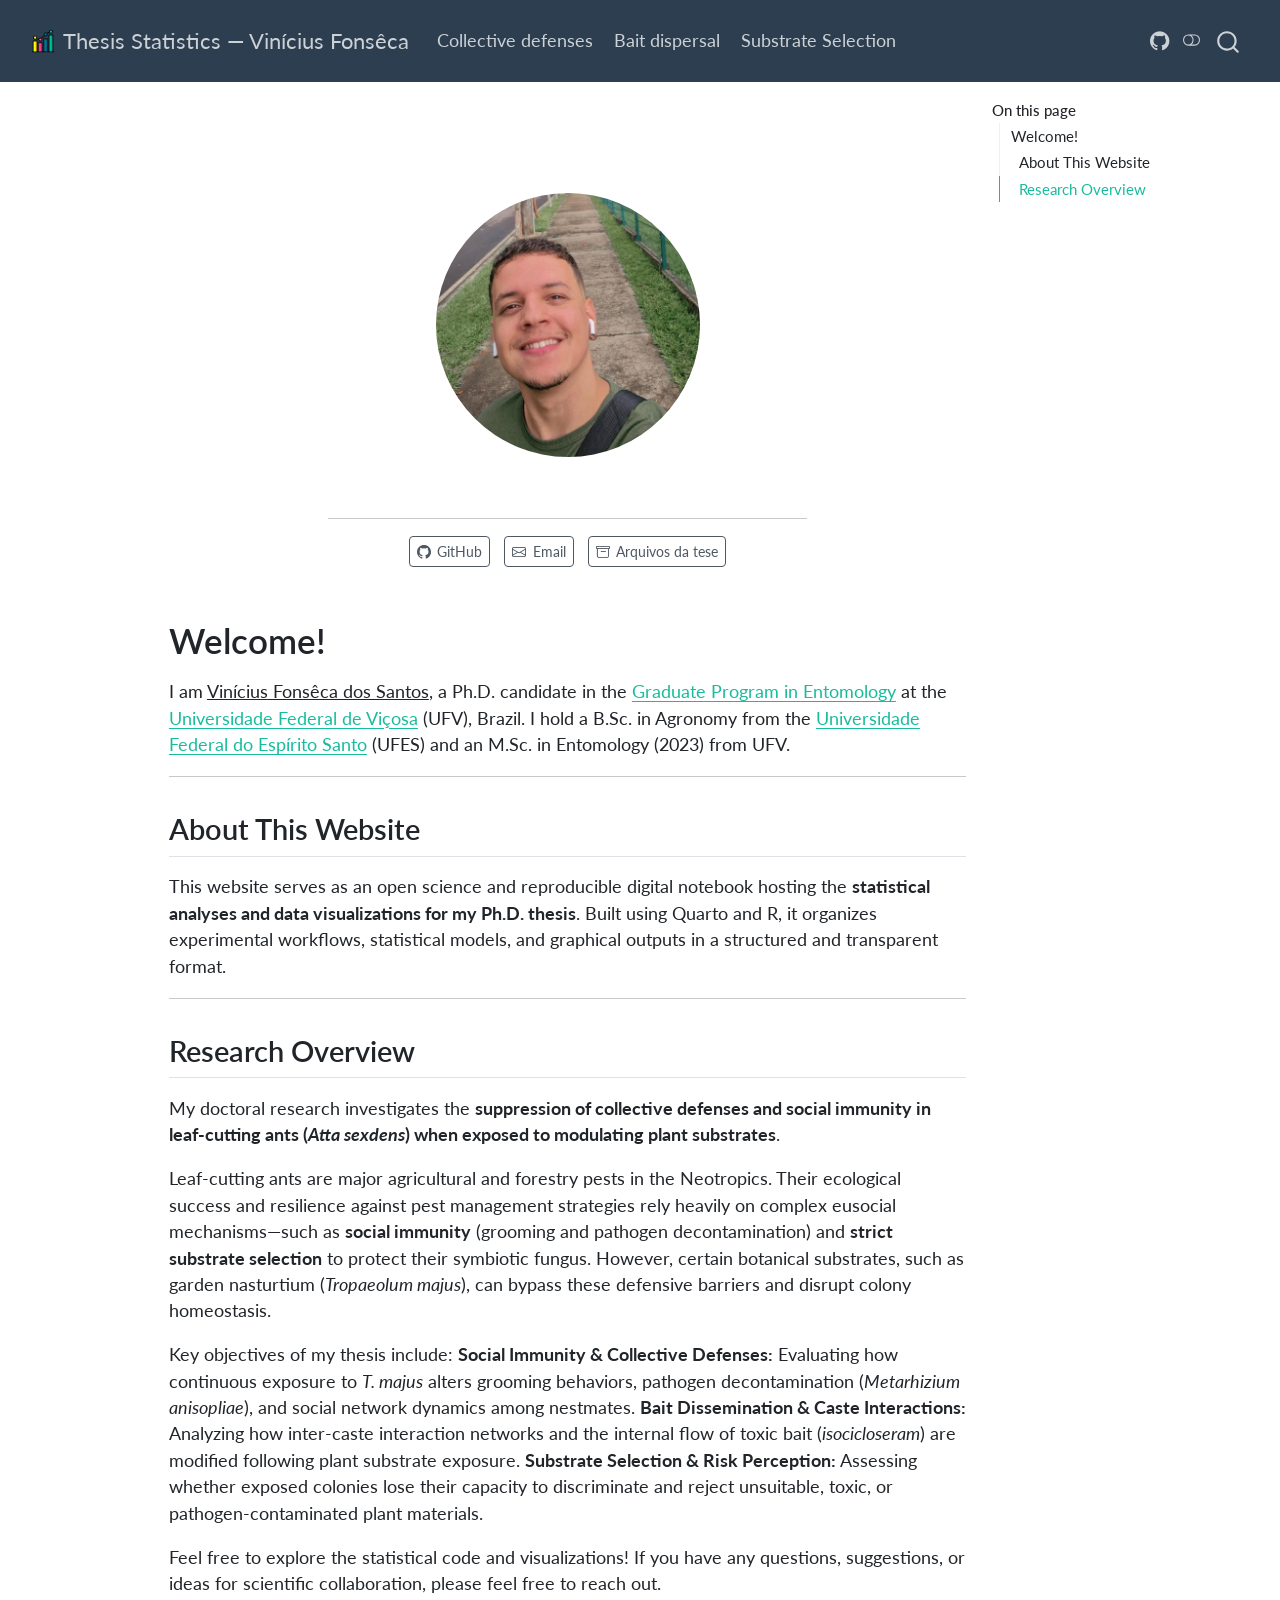
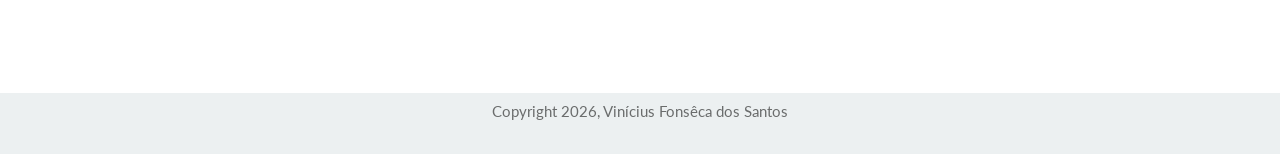
==== commit a36e5aab: "Updated homepage" ====
--- a/docs/index.html
+++ b/docs/index.html
@@ -347,7 +347,7 @@
 <h2 data-anchor-id="research-overview">Research Overview</h2>
 <p>My doctoral research investigates the <strong>suppression of collective defenses and social immunity in leaf-cutting ants (<em>Atta sexdens</em>) when exposed to modulating plant substrates</strong>.</p>
 <p>Leaf-cutting ants are major agricultural and forestry pests in the Neotropics. Their ecological success and resilience against pest management strategies rely heavily on complex eusocial mechanisms—such as <strong>social immunity</strong> (grooming and pathogen decontamination) and <strong>strict substrate selection</strong> to protect their symbiotic fungus. However, certain botanical substrates, such as garden nasturtium (<em>Tropaeolum majus</em>), can bypass these defensive barriers and disrupt colony homeostasis.</p>
-<p>Key objectives of my thesis include: * <strong>Social Immunity &amp; Collective Defenses:</strong> Evaluating how continuous exposure to <em>T. majus</em> alters grooming behaviors, pathogen decontamination (<em>Metarhizium anisopliae</em>), and social network dynamics among nestmates[cite: 1]. * <strong>Bait Dissemination &amp; Caste Interactions:</strong> Analyzing how inter-caste interaction networks and the internal flow of toxic bait (<em>isocicloseram</em>) are modified following plant substrate exposure[cite: 1]. * <strong>Substrate Selection &amp; Risk Perception:</strong> Assessing whether exposed colonies lose their capacity to discriminate and reject unsuitable, toxic, or pathogen-contaminated plant materials[cite: 1].</p>
+<p>Key objectives of my thesis include: <strong>Social Immunity &amp; Collective Defenses:</strong> Evaluating how continuous exposure to <em>T. majus</em> alters grooming behaviors, pathogen decontamination (<em>Metarhizium anisopliae</em>), and social network dynamics among nestmates. <strong>Bait Dissemination &amp; Caste Interactions:</strong> Analyzing how inter-caste interaction networks and the internal flow of toxic bait (<em>isocicloseram</em>) are modified following plant substrate exposure. <strong>Substrate Selection &amp; Risk Perception:</strong> Assessing whether exposed colonies lose their capacity to discriminate and reject unsuitable, toxic, or pathogen-contaminated plant materials.</p>
 <p>Feel free to explore the statistical code and visualizations! If you have any questions, suggestions, or ideas for scientific collaboration, please feel free to reach out.</p>
 
 
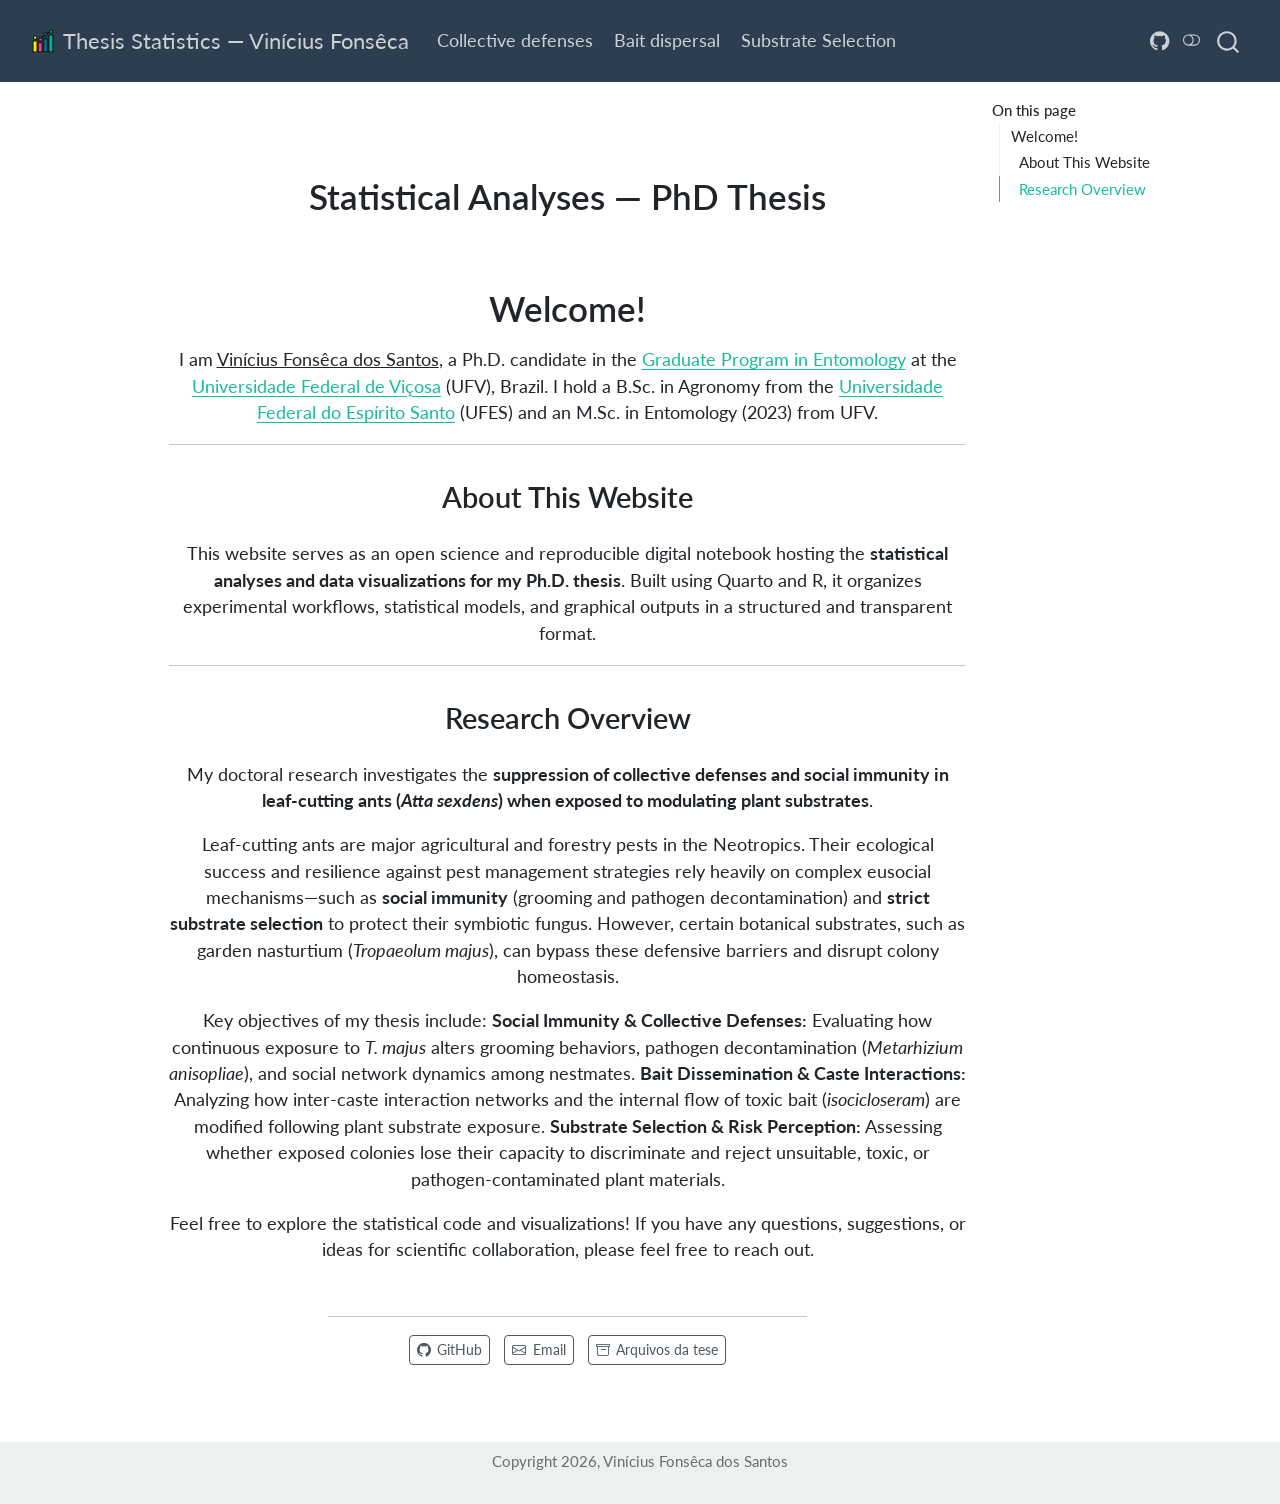
==== commit 8ced51dd: "Atualizando o layout da tela inicial" ====
--- a/docs/index.html
+++ b/docs/index.html
@@ -7,7 +7,7 @@
 <meta name="viewport" content="width=device-width, initial-scale=1.0, user-scalable=yes">
 
 
-<title>Thesis Statistics — Vinícius Fonsêca</title>
+<title>Statistical Analyses — PhD Thesis – Thesis Statistics — Vinícius Fonsêca</title>
 <style>
 /* Default styles provided by pandoc.
 ** See https://pandoc.org/MANUAL.html#variables-for-html for config info.
@@ -295,7 +295,6 @@
     <div id="quarto-margin-sidebar" class="sidebar margin-sidebar">
         <nav id="TOC" role="doc-toc" class="toc-active">
     <h2 id="toc-title">On this page</h2>
-   
   <ul>
   <li><a href="#welcome" id="toc-welcome" class="nav-link active" data-scroll-target="#welcome">Welcome!</a>
   <ul class="collapse">
@@ -306,17 +305,38 @@
 </nav>
     </div>
 <!-- main -->
-<main class="content" id="quarto-document-content">
-
-
-
-
-
 <div class="quarto-about-jolla">
-  <img src="img/vinicius.jpg" class="about-image
-  round " style="height: 15em; width: 15em;">
- <header id="title-block-header" class="quarto-title-block"></header><div id="about-block">
-</div> 
+ <header id="title-block-header" class="quarto-title-block default">
+<div class="quarto-title">
+<h1 class="title">Statistical Analyses — PhD Thesis</h1>
+</div>
+<div class="quarto-title-meta">
+  </div>
+</header><main class="content" id="quarto-document-content">
+
+
+<div id="about-block">
+</div>
+<section id="welcome" class="level1">
+<h1>Welcome!</h1>
+<p>I am <u>Vinícius Fonsêca dos Santos</u>, a Ph.D.&nbsp;candidate in the <a href="https://www.pos.entomologia.ufv.br/">Graduate Program in Entomology</a> at the <a href="https://www.ufv.br/campus-vicosa/">Universidade Federal de Viçosa</a> (UFV), Brazil. I hold a B.Sc. in Agronomy from the <a href="https://www.ufes.br/">Universidade Federal do Espírito Santo</a> (UFES) and an M.Sc. in Entomology (2023) from UFV.</p>
+<hr>
+<section id="about-this-website" class="level2">
+<h2 data-anchor-id="about-this-website">About This Website</h2>
+<p>This website serves as an open science and reproducible digital notebook hosting the <strong>statistical analyses and data visualizations for my Ph.D.&nbsp;thesis</strong>. Built using Quarto and R, it organizes experimental workflows, statistical models, and graphical outputs in a structured and transparent format.</p>
+<hr>
+</section>
+<section id="research-overview" class="level2">
+<h2 data-anchor-id="research-overview">Research Overview</h2>
+<p>My doctoral research investigates the <strong>suppression of collective defenses and social immunity in leaf-cutting ants (<em>Atta sexdens</em>) when exposed to modulating plant substrates</strong>.</p>
+<p>Leaf-cutting ants are major agricultural and forestry pests in the Neotropics. Their ecological success and resilience against pest management strategies rely heavily on complex eusocial mechanisms—such as <strong>social immunity</strong> (grooming and pathogen decontamination) and <strong>strict substrate selection</strong> to protect their symbiotic fungus. However, certain botanical substrates, such as garden nasturtium (<em>Tropaeolum majus</em>), can bypass these defensive barriers and disrupt colony homeostasis.</p>
+<p>Key objectives of my thesis include: <strong>Social Immunity &amp; Collective Defenses:</strong> Evaluating how continuous exposure to <em>T. majus</em> alters grooming behaviors, pathogen decontamination (<em>Metarhizium anisopliae</em>), and social network dynamics among nestmates. <strong>Bait Dissemination &amp; Caste Interactions:</strong> Analyzing how inter-caste interaction networks and the internal flow of toxic bait (<em>isocicloseram</em>) are modified following plant substrate exposure. <strong>Substrate Selection &amp; Risk Perception:</strong> Assessing whether exposed colonies lose their capacity to discriminate and reject unsuitable, toxic, or pathogen-contaminated plant materials.</p>
+<p>Feel free to explore the statistical code and visualizations! If you have any questions, suggestions, or ideas for scientific collaboration, please feel free to reach out.</p>
+
+
+</section>
+</section>
+</main> 
   <hr class="about-sep">
    <div class="about-links">
   <a href="https://github.com/viniciusfonse" class="about-link" rel="" target="">
@@ -333,29 +353,7 @@
   </a>
 </div>
 </div>
-
-<section id="welcome" class="level1">
-<h1>Welcome!</h1>
-<p>I am <u>Vinícius Fonsêca dos Santos</u>, a Ph.D.&nbsp;candidate in the <a href="https://www.pos.entomologia.ufv.br/">Graduate Program in Entomology</a> at the <a href="https://www.ufv.br/campus-vicosa/">Universidade Federal de Viçosa</a> (UFV), Brazil. I hold a B.Sc. in Agronomy from the <a href="https://www.ufes.br/">Universidade Federal do Espírito Santo</a> (UFES) and an M.Sc. in Entomology (2023) from UFV.</p>
-<hr>
-<section id="about-this-website" class="level2">
-<h2 data-anchor-id="about-this-website">About This Website</h2>
-<p>This website serves as an open science and reproducible digital notebook hosting the <strong>statistical analyses and data visualizations for my Ph.D.&nbsp;thesis</strong>. Built using Quarto and R, it organizes experimental workflows, statistical models, and graphical outputs in a structured and transparent format.</p>
-<hr>
-</section>
-<section id="research-overview" class="level2">
-<h2 data-anchor-id="research-overview">Research Overview</h2>
-<p>My doctoral research investigates the <strong>suppression of collective defenses and social immunity in leaf-cutting ants (<em>Atta sexdens</em>) when exposed to modulating plant substrates</strong>.</p>
-<p>Leaf-cutting ants are major agricultural and forestry pests in the Neotropics. Their ecological success and resilience against pest management strategies rely heavily on complex eusocial mechanisms—such as <strong>social immunity</strong> (grooming and pathogen decontamination) and <strong>strict substrate selection</strong> to protect their symbiotic fungus. However, certain botanical substrates, such as garden nasturtium (<em>Tropaeolum majus</em>), can bypass these defensive barriers and disrupt colony homeostasis.</p>
-<p>Key objectives of my thesis include: <strong>Social Immunity &amp; Collective Defenses:</strong> Evaluating how continuous exposure to <em>T. majus</em> alters grooming behaviors, pathogen decontamination (<em>Metarhizium anisopliae</em>), and social network dynamics among nestmates. <strong>Bait Dissemination &amp; Caste Interactions:</strong> Analyzing how inter-caste interaction networks and the internal flow of toxic bait (<em>isocicloseram</em>) are modified following plant substrate exposure. <strong>Substrate Selection &amp; Risk Perception:</strong> Assessing whether exposed colonies lose their capacity to discriminate and reject unsuitable, toxic, or pathogen-contaminated plant materials.</p>
-<p>Feel free to explore the statistical code and visualizations! If you have any questions, suggestions, or ideas for scientific collaboration, please feel free to reach out.</p>
-
-
-
-</section>
-</section>
-
-</main> <!-- /main -->
+ <!-- /main -->
 <script id="quarto-html-after-body" type="application/javascript">
   window.document.addEventListener("DOMContentLoaded", function (event) {
     // Ensure there is a toggle, if there isn't float one in the top right
